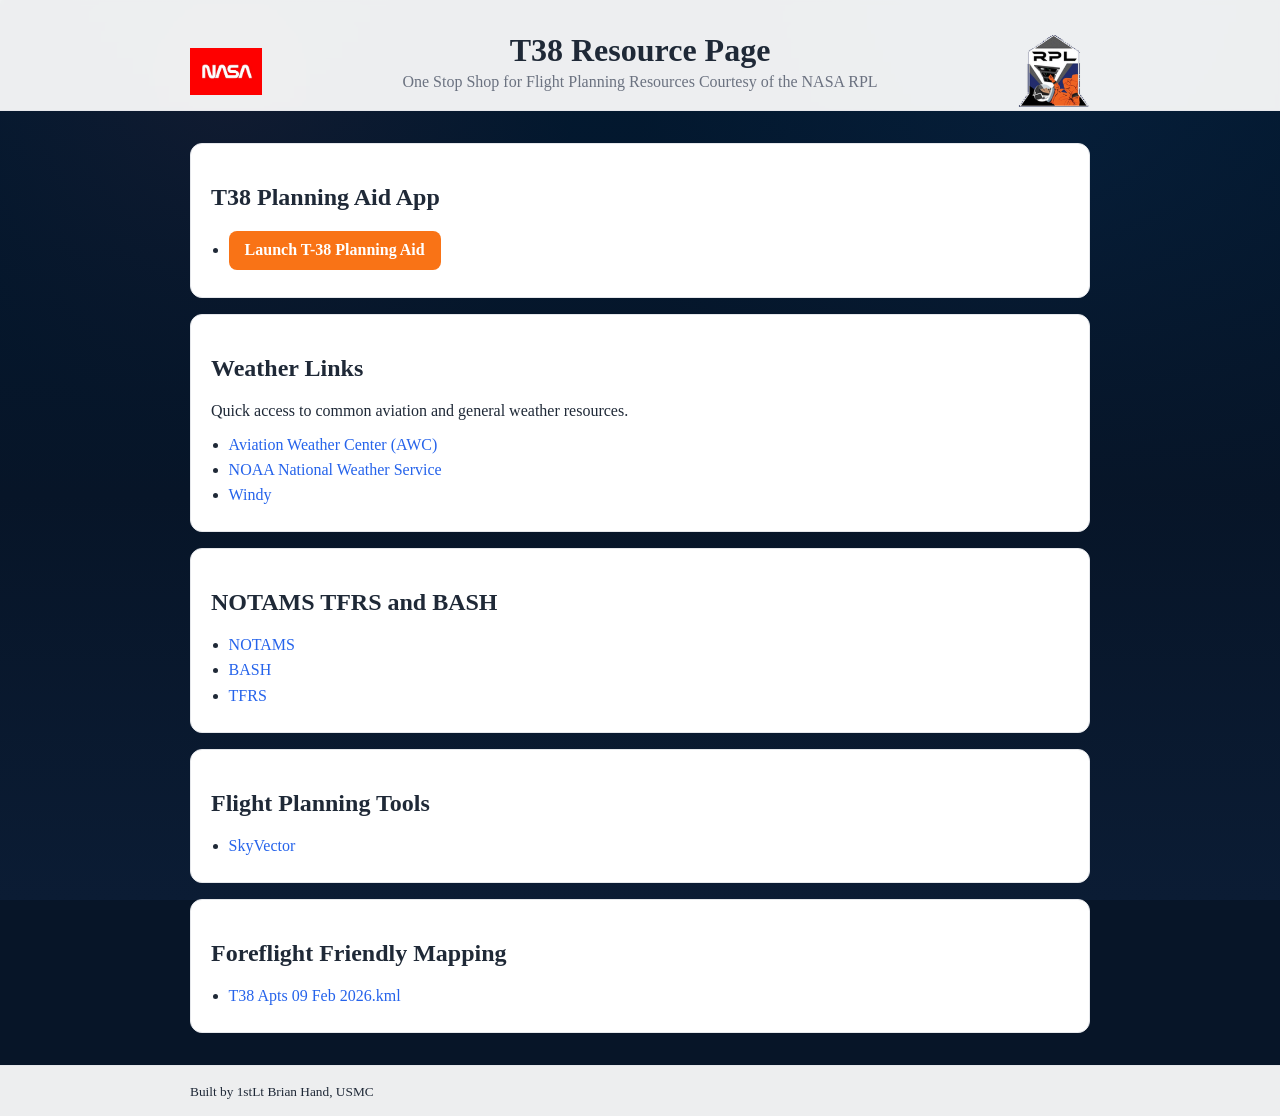
==== index.html @ dd1db461 "Initial T38 resource page" ====
<!doctype html>
<html lang="en">
<head>
  <meta charset="UTF-8" />
  <meta name="viewport" content="width=device-width, initial-scale=1.0" />
  <title>My Website</title>
  <link rel="stylesheet" href="styles.css" />
</head>
<body>
  <header class="site-header">
    <div class="container">
      <img class="header-logo-left" src="NASA Logo.webp" alt="NASA Logo" />
      <img class="header-logo" src="RPLLogo.ico" alt="RPL Logo" />
      <h1>T38 Resource Page</h1>
      <p>One Stop Shop for Flight Planning Resources Courtesy of the NASA RPL</p>
    </div>
  </header>

  <main class="container">

    <section class="card">
      <h2>T38 Planning Aid App</h2>
      <ul class="link-list">
        <li><a class="app-button" href="file:///C:/Users/bjhand/Downloads/Hand-T38_Planning_Aid-Fork-main/GUI%20Files/T38%20PlanAid%20GUI%20Distribution/T-38%20Planning%20Aid%20GUI.exe">Launch T-38 Planning Aid</a></li>
      </ul>
    </section>

    <section class="card">
      <h2>Weather Links</h2>
      <p>Quick access to common aviation and general weather resources.</p>
      <ul class="link-list">
        <li><a href="https://www.aviationweather.gov/" target="_blank" rel="noopener noreferrer">Aviation Weather Center (AWC)</a></li>
        <li><a href="https://www.weather.gov/" target="_blank" rel="noopener noreferrer">NOAA National Weather Service</a></li>
        <li><a href="https://www.windy.com/" target="_blank" rel="noopener noreferrer">Windy</a></li>
      </ul>
    </section>

    <section class="card">
      <h2>NOTAMS TFRS and BASH</h2>
      <ul class="link-list">
        <li><a href="https://notams.aim.faa.gov/notamSearch/nsapp.html#/results" target="_blank" rel="noopener noreferrer">NOTAMS</a></li>
        <li><a href="https://www.usahas.com/" target="_blank" rel="noopener noreferrer">BASH</a></li>
        <li><a href="https://tfr.faa.gov/tfr3/?page=map" target="_blank" rel="noopener noreferrer">TFRS</a></li>
      </ul>
    </section>

     <section class="card">
      <h2>Flight Planning Tools</h2>
      <ul class="link-list">
        <li><a href="https://skyvector.com/" target="_blank" rel="noopener noreferrer">SkyVector</a></li>
      </ul>
    </section>

    <section class="card">
      <h2>Foreflight Friendly Mapping</h2>
      <ul class="link-list">
        <li><a href="file:///C:/Users/bjhand/Downloads/Hand-T38_Planning_Aid-Fork-main/KML_Output/T38%20Apts%2009%20Feb%202026.kml">T38 Apts 09 Feb 2026.kml</a></li>
      </ul>
    </section>
  </main>

  <footer class="site-footer">
    <div class="container">
      <small>Built by 1stLt Brian Hand, USMC</small>
    </div>
  </footer>

  <script src="script.js"></script>
</body>
</html>
---- styles.css ----
:root {
  color-scheme: light;
  --bg: #071528;
  --text: #1f2937;
  --muted: #6b7280;
  --card: #ffffff;
  --accent: #2563eb;
  --accent-hover: #1d4ed8;
  --border: #e5e7eb;
}

* {
  box-sizing: border-box;
}

body {
  margin: 0;
  font-family: Georgia, "Times New Roman", serif;
  color: var(--text);
  background:
    linear-gradient(120deg, rgba(255, 255, 255, 0.12) 0 2px, transparent 2px 100%),
    linear-gradient(180deg, rgba(0, 26, 51, 0.8) 0%, rgba(7, 21, 40, 0.95) 55%, rgba(11, 28, 52, 1) 100%),
    radial-gradient(circle at 18% 10%, rgba(245, 72, 72, 0.35) 0%, transparent 26%),
    radial-gradient(circle at 82% 18%, rgba(72, 142, 245, 0.3) 0%, transparent 32%),
    radial-gradient(circle at 50% 110%, rgba(255, 255, 255, 0.12) 0%, transparent 42%),
    var(--bg);
  background-size: 100% 100%, 100% 100%, 100% 100%, 100% 100%, 100% 100%, auto;
  background-attachment: fixed;
}

.container {
  width: min(900px, 92%);
  margin: 0 auto;
}

.site-header,
.site-footer {
  background: rgba(255, 255, 255, 0.93);
  border-bottom: 1px solid rgba(229, 231, 235, 0.8);
  backdrop-filter: blur(2px);
}

.site-header {
  padding: 2rem 0 1.2rem;
}

.site-header .container {
  position: relative;
  padding-left: 6.5rem;
  padding-right: 6.5rem;
}

.header-logo-left {
  position: absolute;
  top: 0.2rem;
  left: 0;
  width: 72px;
  height: 72px;
  object-fit: contain;
}

.header-logo {
  position: absolute;
  top: 0.2rem;
  right: 0;
  width: 72px;
  height: 72px;
  object-fit: contain;
}

.site-header h1 {
  margin: 0;
  text-align: center;
}

.site-header p {
  color: var(--muted);
  margin: 0.25rem 0 0;
  text-align: center;
}

main {
  padding: 2rem 0;
}

.card {
  background: var(--card);
  border: 1px solid var(--border);
  border-radius: 12px;
  padding: 1.25rem;
}

.card + .card {
  margin-top: 1rem;
}

.link-list {
  margin: 0.75rem 0 0;
  padding-left: 1.1rem;
}

.link-list li {
  margin: 0.45rem 0;
}

.link-list a {
  color: var(--accent);
  text-decoration: none;
}

.link-list a:hover {
  text-decoration: underline;
}

.app-button {
  display: inline-block;
  padding: 0.65rem 1rem;
  border-radius: 8px;
  background: #f97316;
  color: #ffffff !important;
  text-decoration: none;
  font-weight: 600;
}

.app-button:hover {
  background: #ea580c;
  text-decoration: none;
}

button {
  font-family: inherit;
  border: 0;
  border-radius: 8px;
  padding: 0.65rem 1rem;
  color: #fff;
  background: var(--accent);
  cursor: pointer;
}

button:hover {
  background: var(--accent-hover);
}

#message {
  margin-top: 0.85rem;
  color: var(--muted);
}

.site-footer {
  border-top: 1px solid var(--border);
  border-bottom: 0;
  padding: 1rem 0;
}

@media (max-width: 640px) {
  .site-header .container {
    padding-left: 5.2rem;
    padding-right: 5.2rem;
  }

  .header-logo-left,
  .header-logo {
    width: 56px;
    height: 56px;
  }
}
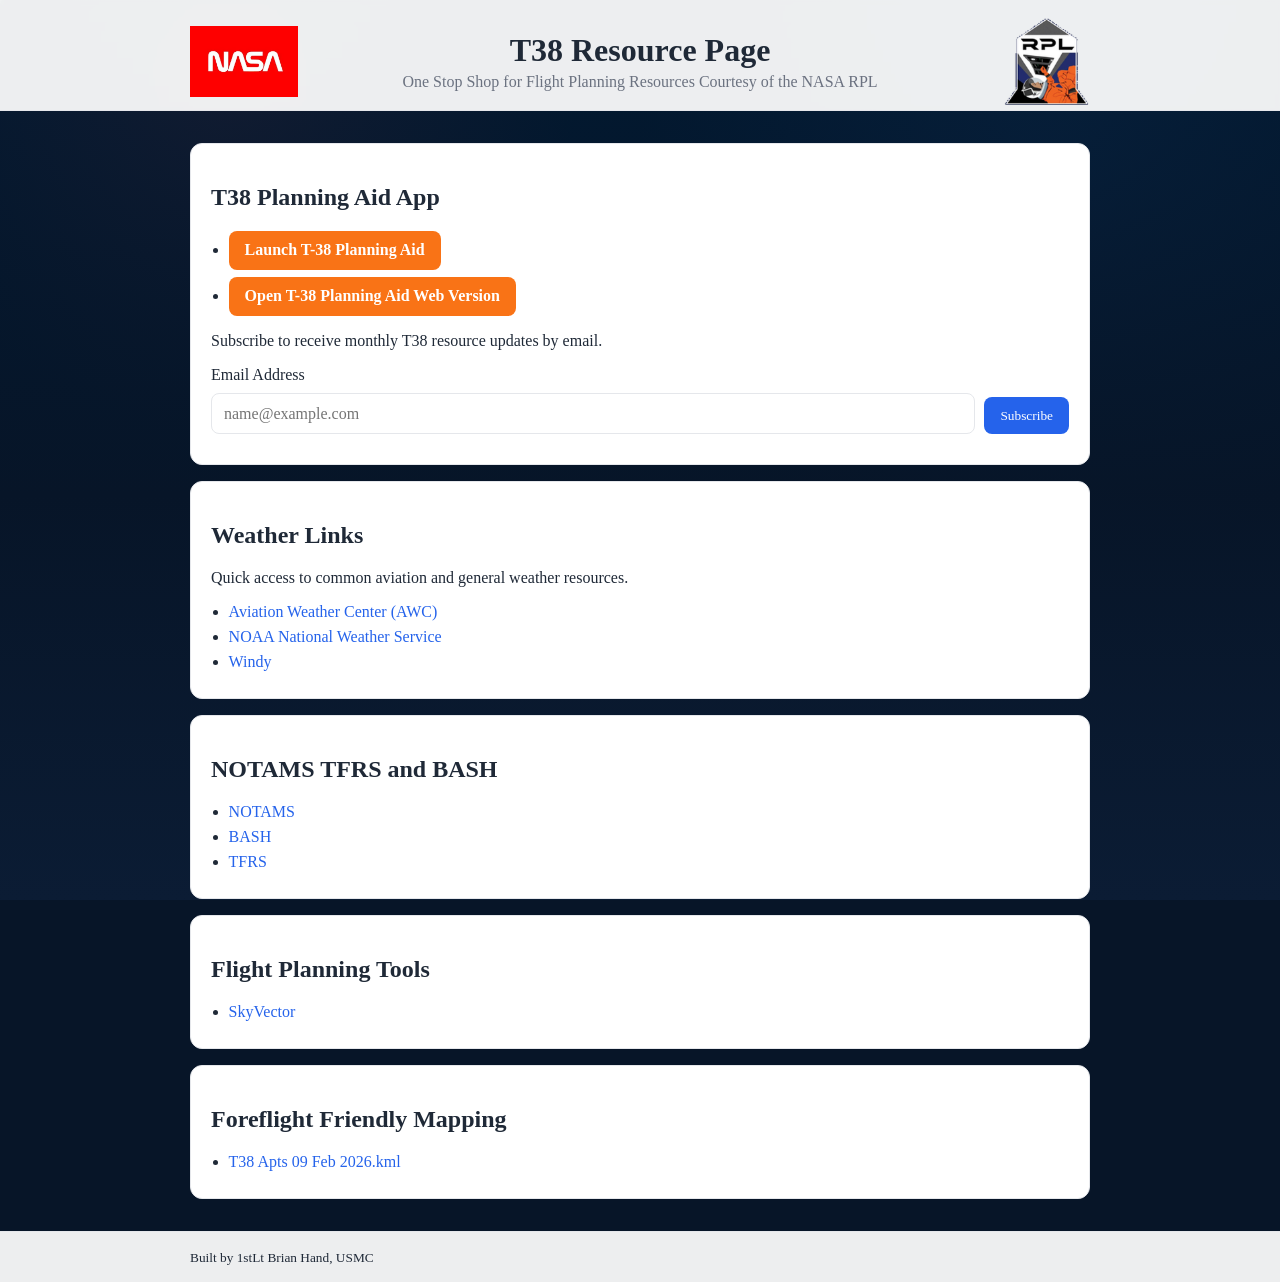
==== commit d456ad00: "Update resource page and add planning aid assets" ====
--- a/index.html
+++ b/index.html
@@ -22,7 +22,15 @@
       <h2>T38 Planning Aid App</h2>
       <ul class="link-list">
         <li><a class="app-button" href="file:///C:/Users/bjhand/Downloads/Hand-T38_Planning_Aid-Fork-main/GUI%20Files/T38%20PlanAid%20GUI%20Distribution/T-38%20Planning%20Aid%20GUI.exe">Launch T-38 Planning Aid</a></li>
+        <li><a class="app-button" href="planning-aid.html" target="_blank" rel="noopener noreferrer">Open T-38 Planning Aid Web Version</a></li>
       </ul>
+      <p>Subscribe to receive monthly T38 resource updates by email.</p>
+      <form id="subscribeForm" class="subscribe-form">
+        <label for="subscribeEmail">Email Address</label>
+        <input id="subscribeEmail" name="email" type="email" placeholder="name@example.com" required />
+        <button type="submit">Subscribe</button>
+      </form>
+      <p id="subscribeMessage" class="subscribe-message" aria-live="polite"></p>
     </section>
 
     <section class="card">
@@ -57,6 +65,7 @@
         <li><a href="file:///C:/Users/bjhand/Downloads/Hand-T38_Planning_Aid-Fork-main/KML_Output/T38%20Apts%2009%20Feb%202026.kml">T38 Apts 09 Feb 2026.kml</a></li>
       </ul>
     </section>
+
   </main>
 
   <footer class="site-footer">
--- a/styles.css
+++ b/styles.css
@@ -46,25 +46,27 @@
 
 .site-header .container {
   position: relative;
-  padding-left: 6.5rem;
-  padding-right: 6.5rem;
+  padding-left: 9.75rem;
+  padding-right: 9.75rem;
 }
 
 .header-logo-left {
   position: absolute;
-  top: 0.2rem;
+  top: 50%;
   left: 0;
-  width: 72px;
-  height: 72px;
+  width: 108px;
+  height: 108px;
+  transform: translateY(-50%);
   object-fit: contain;
 }
 
 .header-logo {
   position: absolute;
-  top: 0.2rem;
+  top: 50%;
   right: 0;
-  width: 72px;
-  height: 72px;
+  width: 86.4px;
+  height: 86.4px;
+  transform: translateY(-50%);
   object-fit: contain;
 }
 
@@ -146,6 +148,34 @@
   color: var(--muted);
 }
 
+.subscribe-form {
+  display: grid;
+  grid-template-columns: 1fr auto;
+  gap: 0.6rem;
+  align-items: end;
+  margin-top: 0.75rem;
+}
+
+.subscribe-form label {
+  grid-column: 1 / -1;
+  color: var(--text);
+}
+
+.subscribe-form input {
+  width: 100%;
+  font: inherit;
+  border: 1px solid var(--border);
+  border-radius: 8px;
+  padding: 0.65rem 0.75rem;
+  color: var(--text);
+  background: var(--card);
+}
+
+.subscribe-message {
+  margin: 0.6rem 0 0;
+  color: var(--muted);
+}
+
 .site-footer {
   border-top: 1px solid var(--border);
   border-bottom: 0;
@@ -154,13 +184,22 @@
 
 @media (max-width: 640px) {
   .site-header .container {
-    padding-left: 5.2rem;
-    padding-right: 5.2rem;
+    padding-left: 7.8rem;
+    padding-right: 7.8rem;
   }
 
   .header-logo-left,
+  .header-logo-left {
+    width: 84px;
+    height: 84px;
+  }
+
   .header-logo {
-    width: 56px;
-    height: 56px;
-  }
-}
+    width: 67.2px;
+    height: 67.2px;
+  }
+
+  .subscribe-form {
+    grid-template-columns: 1fr;
+  }
+}
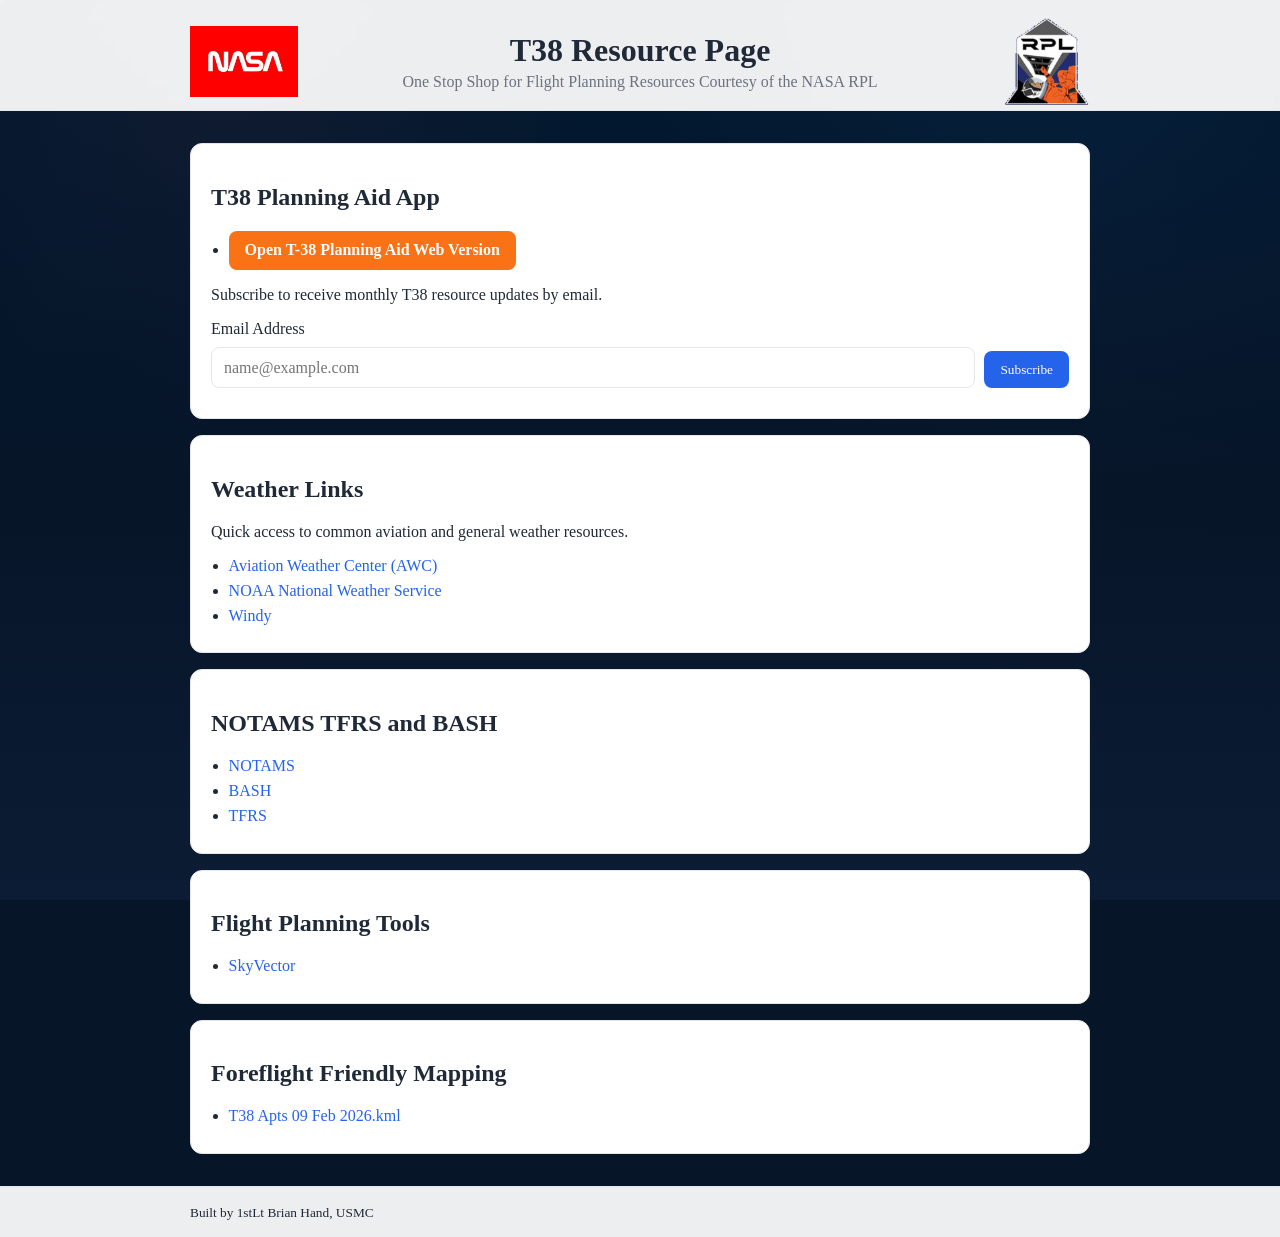
==== commit a29b7a48: "Website Update 20 FEB" ====
--- a/index.html
+++ b/index.html
@@ -21,7 +21,7 @@
     <section class="card">
       <h2>T38 Planning Aid App</h2>
       <ul class="link-list">
-        <li><a class="app-button" href="file:///C:/Users/bjhand/Downloads/Hand-T38_Planning_Aid-Fork-main/GUI%20Files/T38%20PlanAid%20GUI%20Distribution/T-38%20Planning%20Aid%20GUI.exe">Launch T-38 Planning Aid</a></li>
+        <!-- <li><a class="app-button" href="file:///C:/Users/bjhand/Downloads/Hand-T38_Planning_Aid-Fork-main/GUI%20Files/T38%20PlanAid%20GUI%20Distribution/T-38%20Planning%20Aid%20GUI.exe">Launch T-38 Planning Aid</a></li> -->
         <li><a class="app-button" href="planning-aid.html" target="_blank" rel="noopener noreferrer">Open T-38 Planning Aid Web Version</a></li>
       </ul>
       <p>Subscribe to receive monthly T38 resource updates by email.</p>
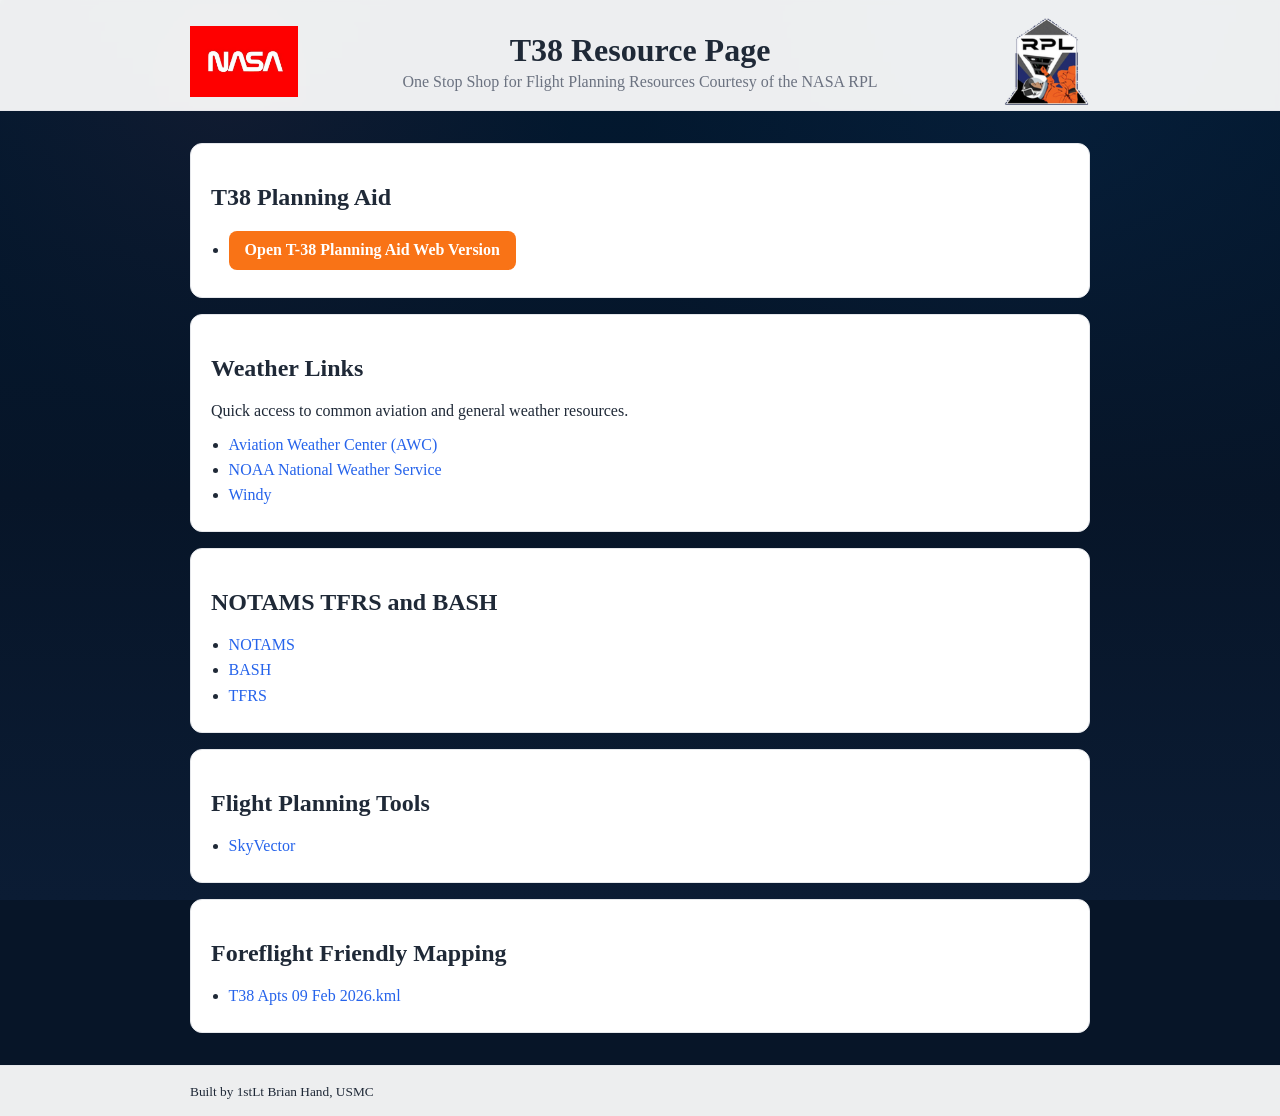
==== commit fae12bde: "Comment out website subscription section" ====
--- a/index.html
+++ b/index.html
@@ -19,11 +19,12 @@
   <main class="container">
 
     <section class="card">
-      <h2>T38 Planning Aid App</h2>
+      <h2>T38 Planning Aid</h2>
       <ul class="link-list">
         <!-- <li><a class="app-button" href="file:///C:/Users/bjhand/Downloads/Hand-T38_Planning_Aid-Fork-main/GUI%20Files/T38%20PlanAid%20GUI%20Distribution/T-38%20Planning%20Aid%20GUI.exe">Launch T-38 Planning Aid</a></li> -->
         <li><a class="app-button" href="planning-aid.html" target="_blank" rel="noopener noreferrer">Open T-38 Planning Aid Web Version</a></li>
       </ul>
+      <!--
       <p>Subscribe to receive monthly T38 resource updates by email.</p>
       <form id="subscribeForm" class="subscribe-form">
         <label for="subscribeEmail">Email Address</label>
@@ -31,6 +32,7 @@
         <button type="submit">Subscribe</button>
       </form>
       <p id="subscribeMessage" class="subscribe-message" aria-live="polite"></p>
+      -->
     </section>
 
     <section class="card">
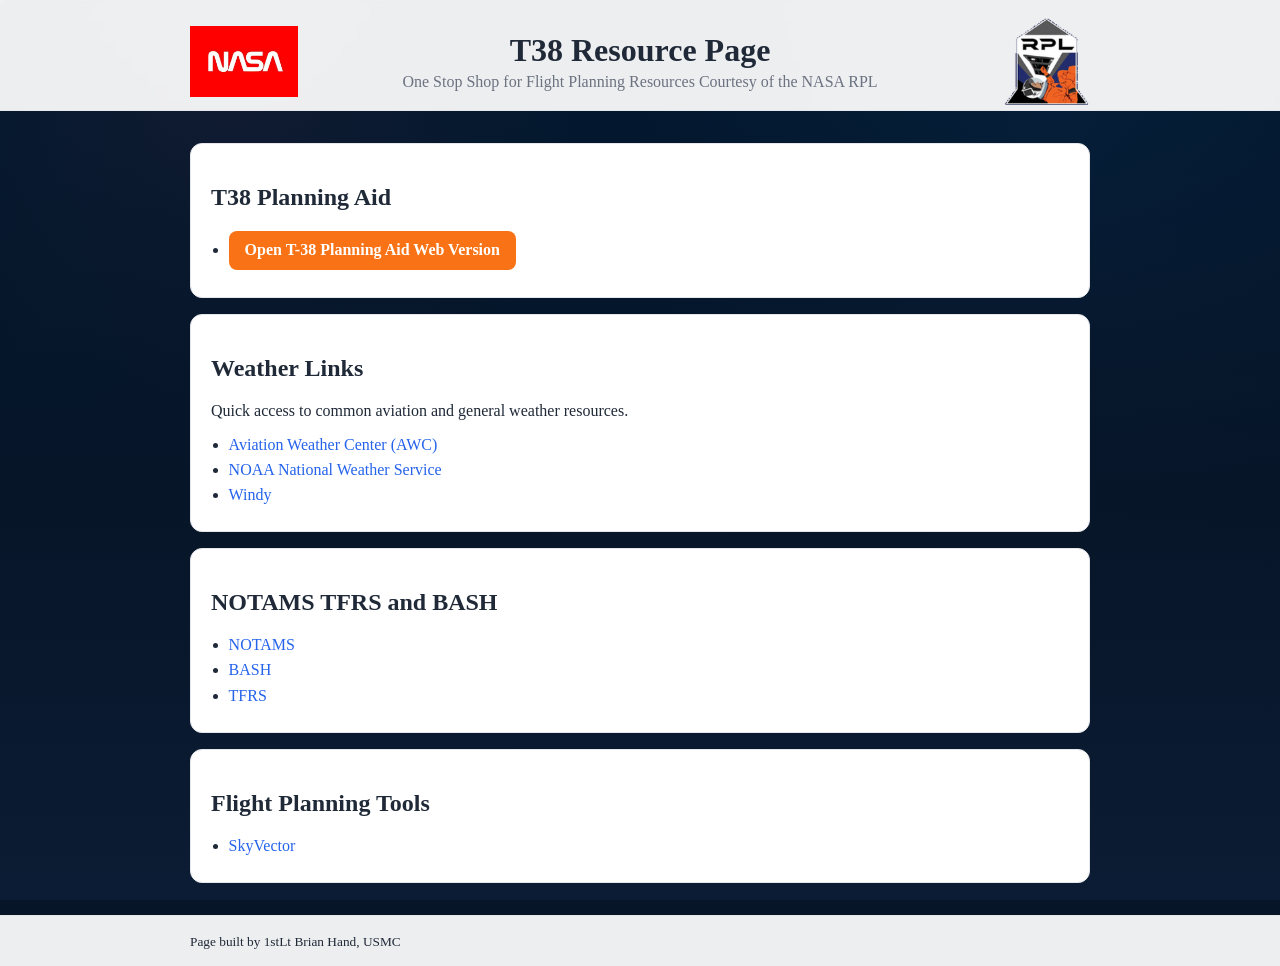
==== commit 60dbc58b: "Update index.html" ====
--- a/index.html
+++ b/index.html
@@ -61,18 +61,18 @@
       </ul>
     </section>
 
-    <section class="card">
+    <!--section class="card">
       <h2>Foreflight Friendly Mapping</h2>
       <ul class="link-list">
         <li><a href="file:///C:/Users/bjhand/Downloads/Hand-T38_Planning_Aid-Fork-main/KML_Output/T38%20Apts%2009%20Feb%202026.kml">T38 Apts 09 Feb 2026.kml</a></li>
       </ul>
-    </section>
+    </section-->
 
   </main>
 
   <footer class="site-footer">
     <div class="container">
-      <small>Built by 1stLt Brian Hand, USMC</small>
+      <small>Page built by 1stLt Brian Hand, USMC</small>
     </div>
   </footer>
 
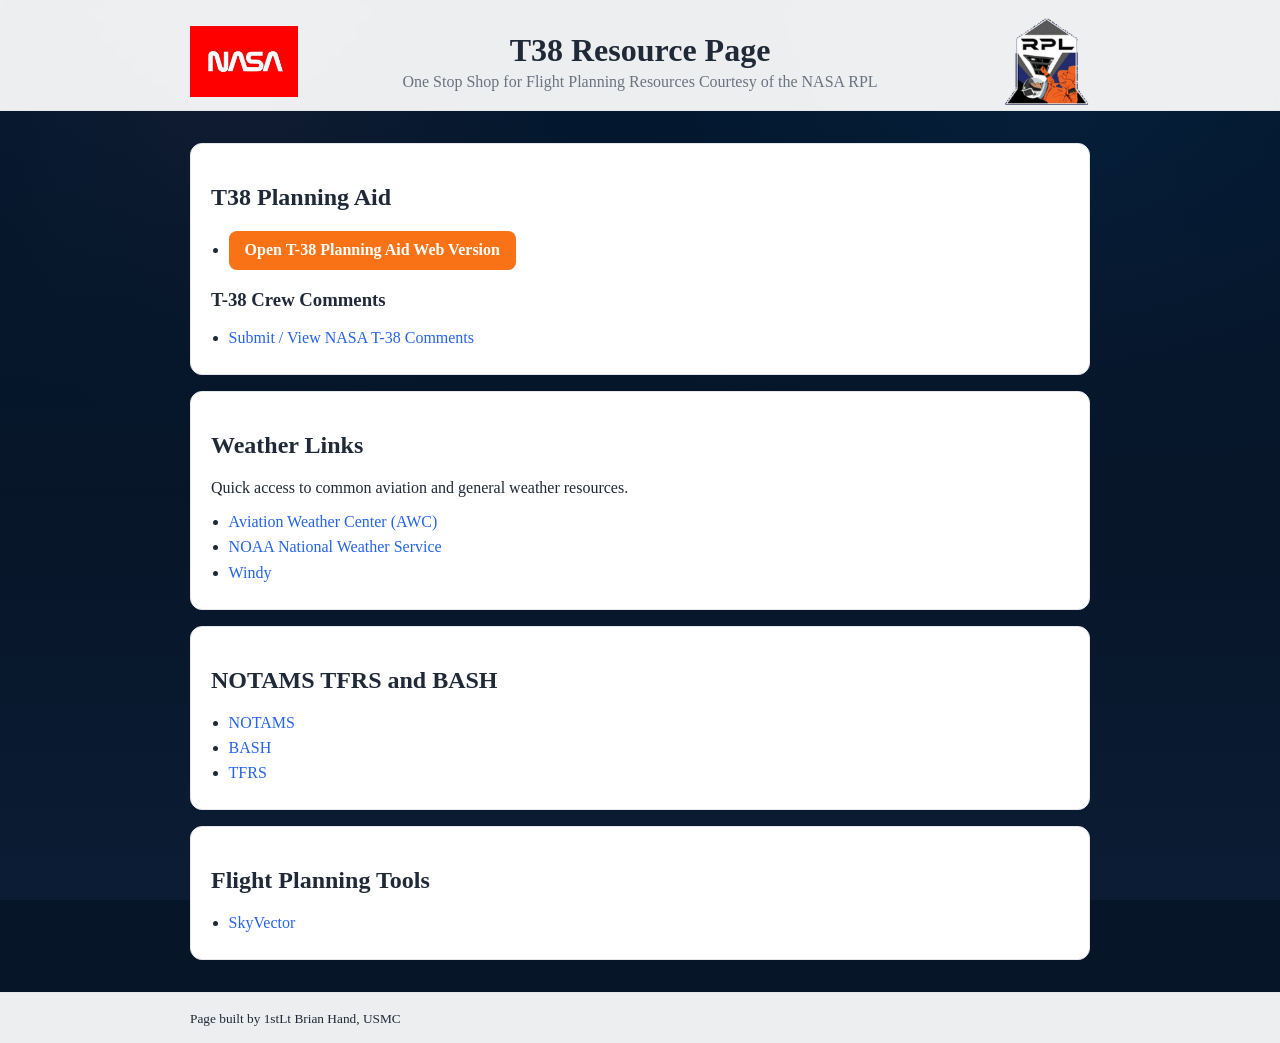
==== commit 26899822: "Add T-38 crew comments link in planning aid section" ====
--- a/index.html
+++ b/index.html
@@ -23,6 +23,10 @@
       <ul class="link-list">
         <!-- <li><a class="app-button" href="file:///C:/Users/bjhand/Downloads/Hand-T38_Planning_Aid-Fork-main/GUI%20Files/T38%20PlanAid%20GUI%20Distribution/T-38%20Planning%20Aid%20GUI.exe">Launch T-38 Planning Aid</a></li> -->
         <li><a class="app-button" href="planning-aid.html" target="_blank" rel="noopener noreferrer">Open T-38 Planning Aid Web Version</a></li>
+      </ul>
+      <h3>T-38 Crew Comments</h3>
+      <ul class="link-list">
+        <li><a href="https://tinyurl.com/NASAT38Comments" target="_blank" rel="noopener noreferrer">Submit / View NASA T-38 Comments</a></li>
       </ul>
       <!--
       <p>Subscribe to receive monthly T38 resource updates by email.</p>
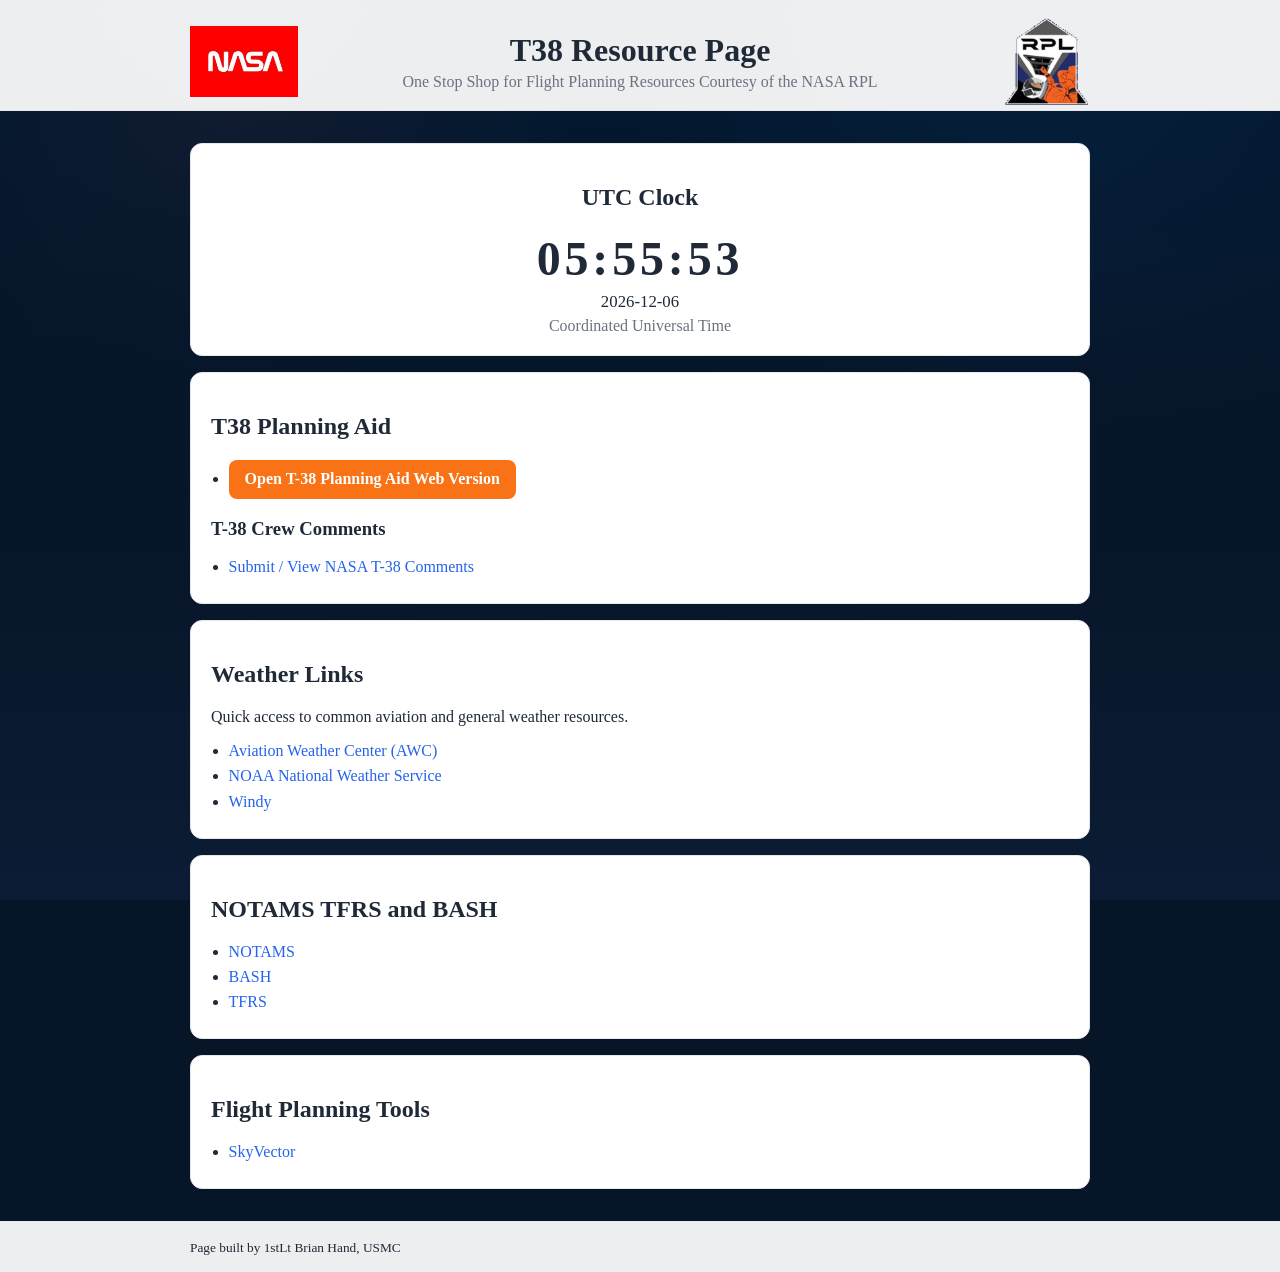
==== commit af7ef2af: "Add UTC clock/date section and fix Edge launch config" ====
--- a/index.html
+++ b/index.html
@@ -17,6 +17,13 @@
   </header>
 
   <main class="container">
+
+    <section class="card utc-clock-card" aria-live="polite">
+      <h2>UTC Clock</h2>
+      <p id="utcClock" class="utc-clock-value">--:--:--</p>
+      <p id="utcDate" class="utc-date-value">----------</p>
+      <p class="utc-clock-label">Coordinated Universal Time</p>
+    </section>
 
     <section class="card">
       <h2>T38 Planning Aid</h2>
--- a/styles.css
+++ b/styles.css
@@ -96,6 +96,28 @@
   margin-top: 1rem;
 }
 
+.utc-clock-card {
+  text-align: center;
+}
+
+.utc-clock-value {
+  margin: 0.5rem 0 0;
+  font-size: clamp(2rem, 7vw, 3rem);
+  font-weight: 700;
+  letter-spacing: 0.08em;
+}
+
+.utc-clock-label {
+  margin: 0.35rem 0 0;
+  color: var(--muted);
+}
+
+.utc-date-value {
+  margin: 0.35rem 0 0;
+  font-size: 1.05rem;
+  color: var(--text);
+}
+
 .link-list {
   margin: 0.75rem 0 0;
   padding-left: 1.1rem;
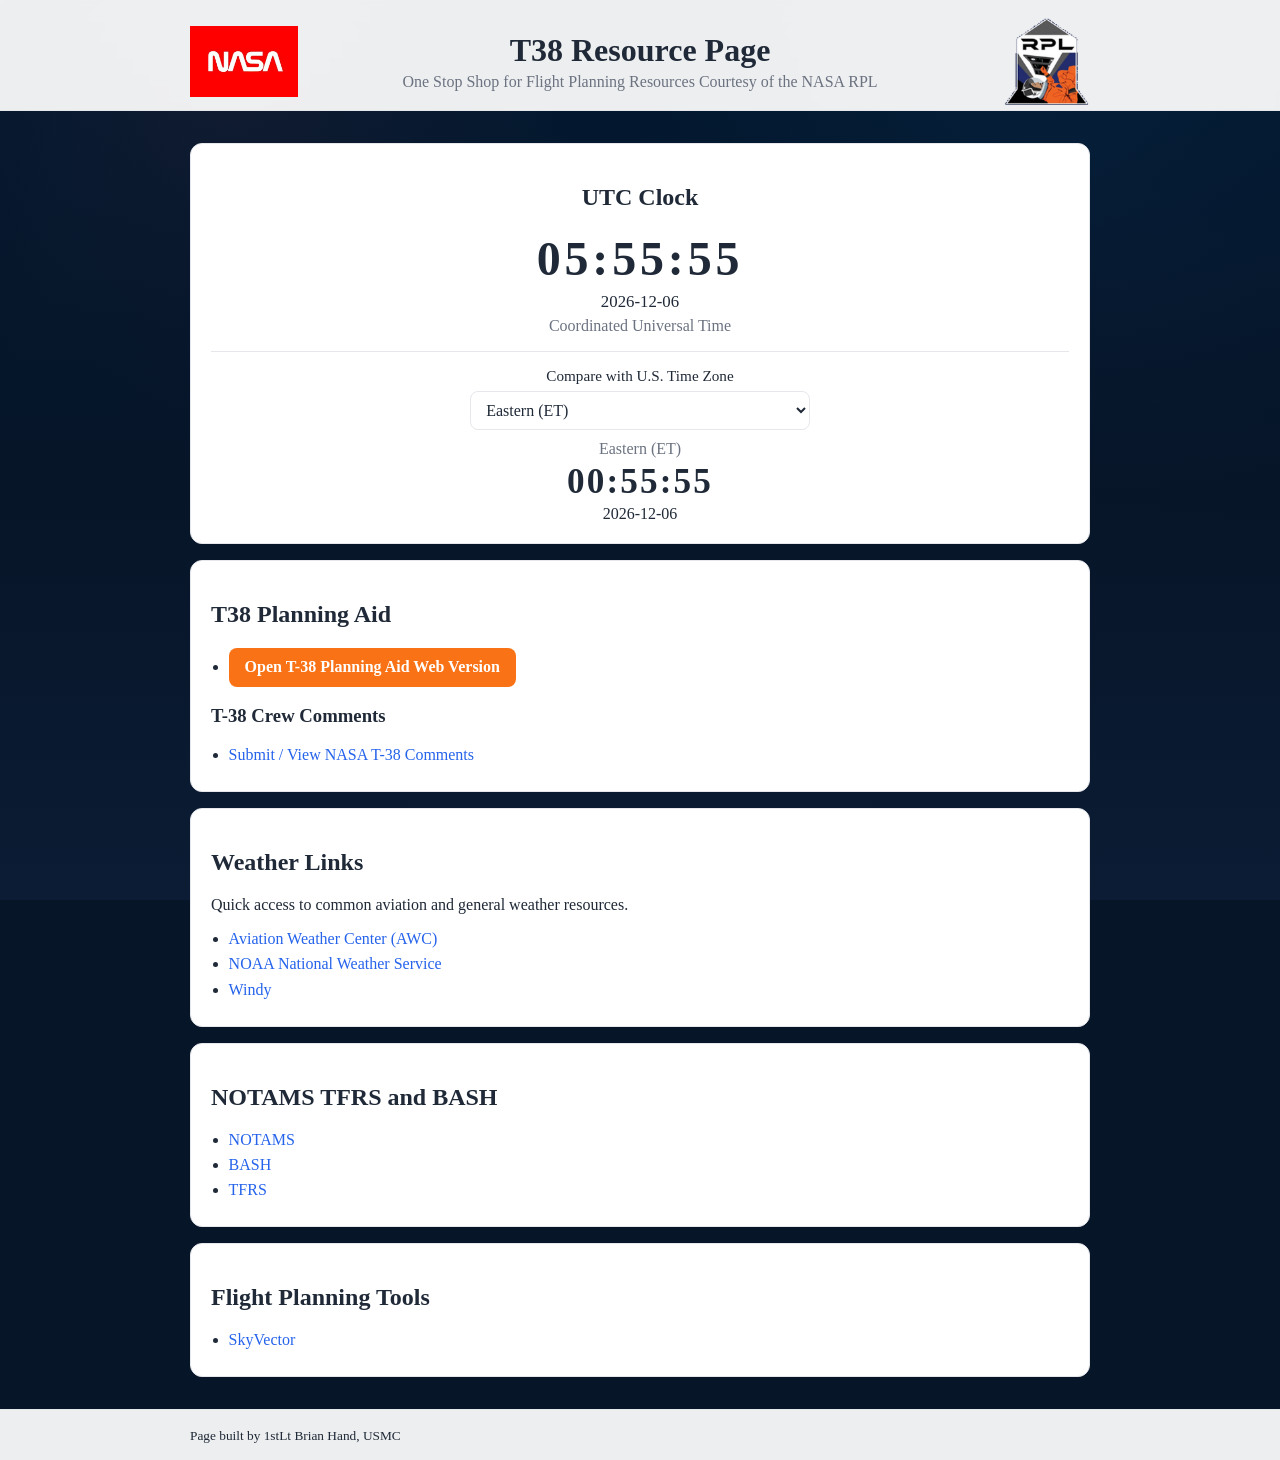
==== commit d0193aed: "Add U.S. timezone comparison dropdown under UTC clock" ====
--- a/index.html
+++ b/index.html
@@ -23,6 +23,22 @@
       <p id="utcClock" class="utc-clock-value">--:--:--</p>
       <p id="utcDate" class="utc-date-value">----------</p>
       <p class="utc-clock-label">Coordinated Universal Time</p>
+
+      <div class="timezone-compare">
+        <label for="timeZoneSelect" class="timezone-label">Compare with U.S. Time Zone</label>
+        <select id="timeZoneSelect" class="timezone-select" name="timeZoneSelect">
+          <option value="America/New_York">Eastern (ET)</option>
+          <option value="America/Chicago">Central (CT)</option>
+          <option value="America/Denver">Mountain (MT)</option>
+          <option value="America/Phoenix">Arizona (MST)</option>
+          <option value="America/Los_Angeles">Pacific (PT)</option>
+          <option value="America/Anchorage">Alaska (AKT)</option>
+          <option value="Pacific/Honolulu">Hawaii (HST)</option>
+        </select>
+        <p id="selectedZoneName" class="timezone-name">Eastern (ET)</p>
+        <p id="selectedZoneClock" class="timezone-clock-value">--:--:--</p>
+        <p id="selectedZoneDate" class="timezone-date-value">----------</p>
+      </div>
     </section>
 
     <section class="card">
--- a/styles.css
+++ b/styles.css
@@ -118,6 +118,47 @@
   color: var(--text);
 }
 
+.timezone-compare {
+  margin-top: 1rem;
+  border-top: 1px solid var(--border);
+  padding-top: 0.9rem;
+}
+
+.timezone-label {
+  display: block;
+  font-size: 0.95rem;
+  color: var(--text);
+}
+
+.timezone-select {
+  margin-top: 0.4rem;
+  width: min(340px, 100%);
+  font: inherit;
+  border: 1px solid var(--border);
+  border-radius: 8px;
+  padding: 0.55rem 0.7rem;
+  color: var(--text);
+  background: var(--card);
+}
+
+.timezone-name {
+  margin: 0.65rem 0 0;
+  color: var(--muted);
+}
+
+.timezone-clock-value {
+  margin: 0.25rem 0 0;
+  font-size: clamp(1.5rem, 6vw, 2.2rem);
+  font-weight: 700;
+  letter-spacing: 0.06em;
+}
+
+.timezone-date-value {
+  margin: 0.2rem 0 0;
+  font-size: 1rem;
+  color: var(--text);
+}
+
 .link-list {
   margin: 0.75rem 0 0;
   padding-left: 1.1rem;
